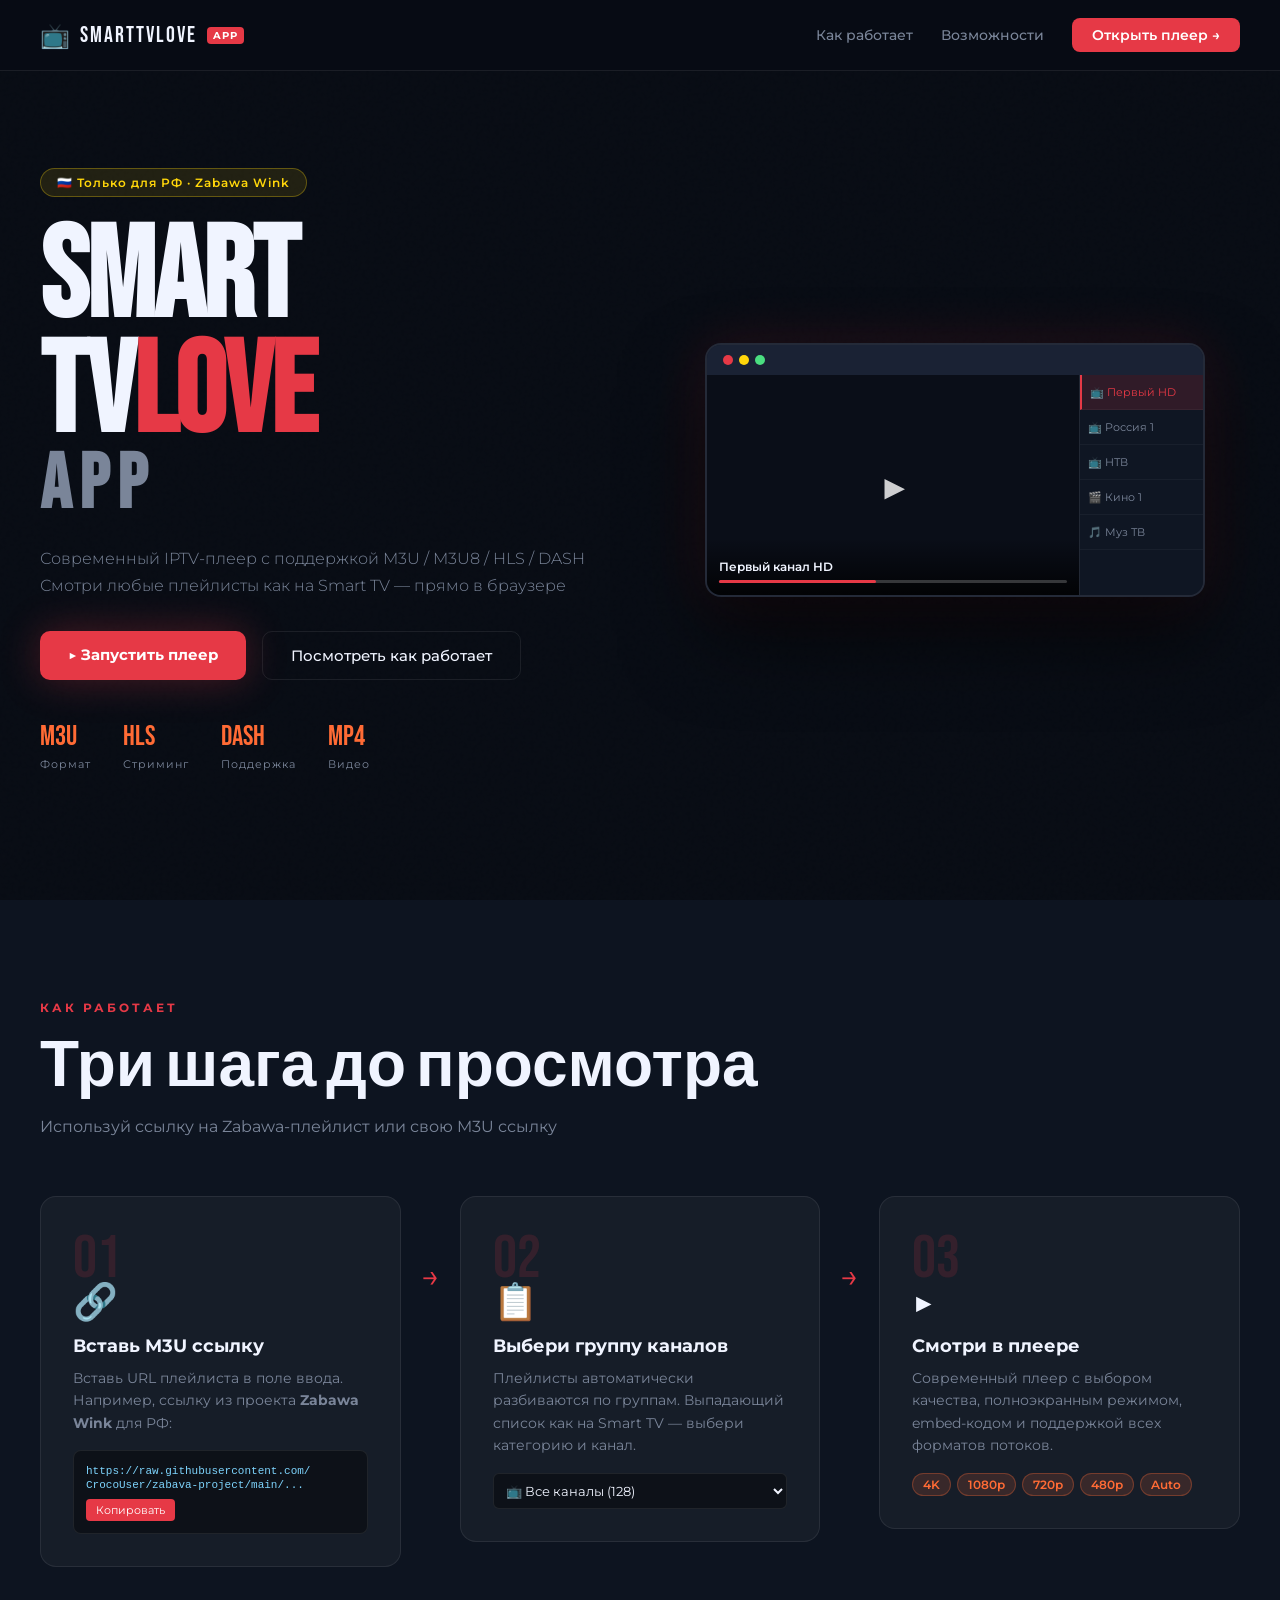
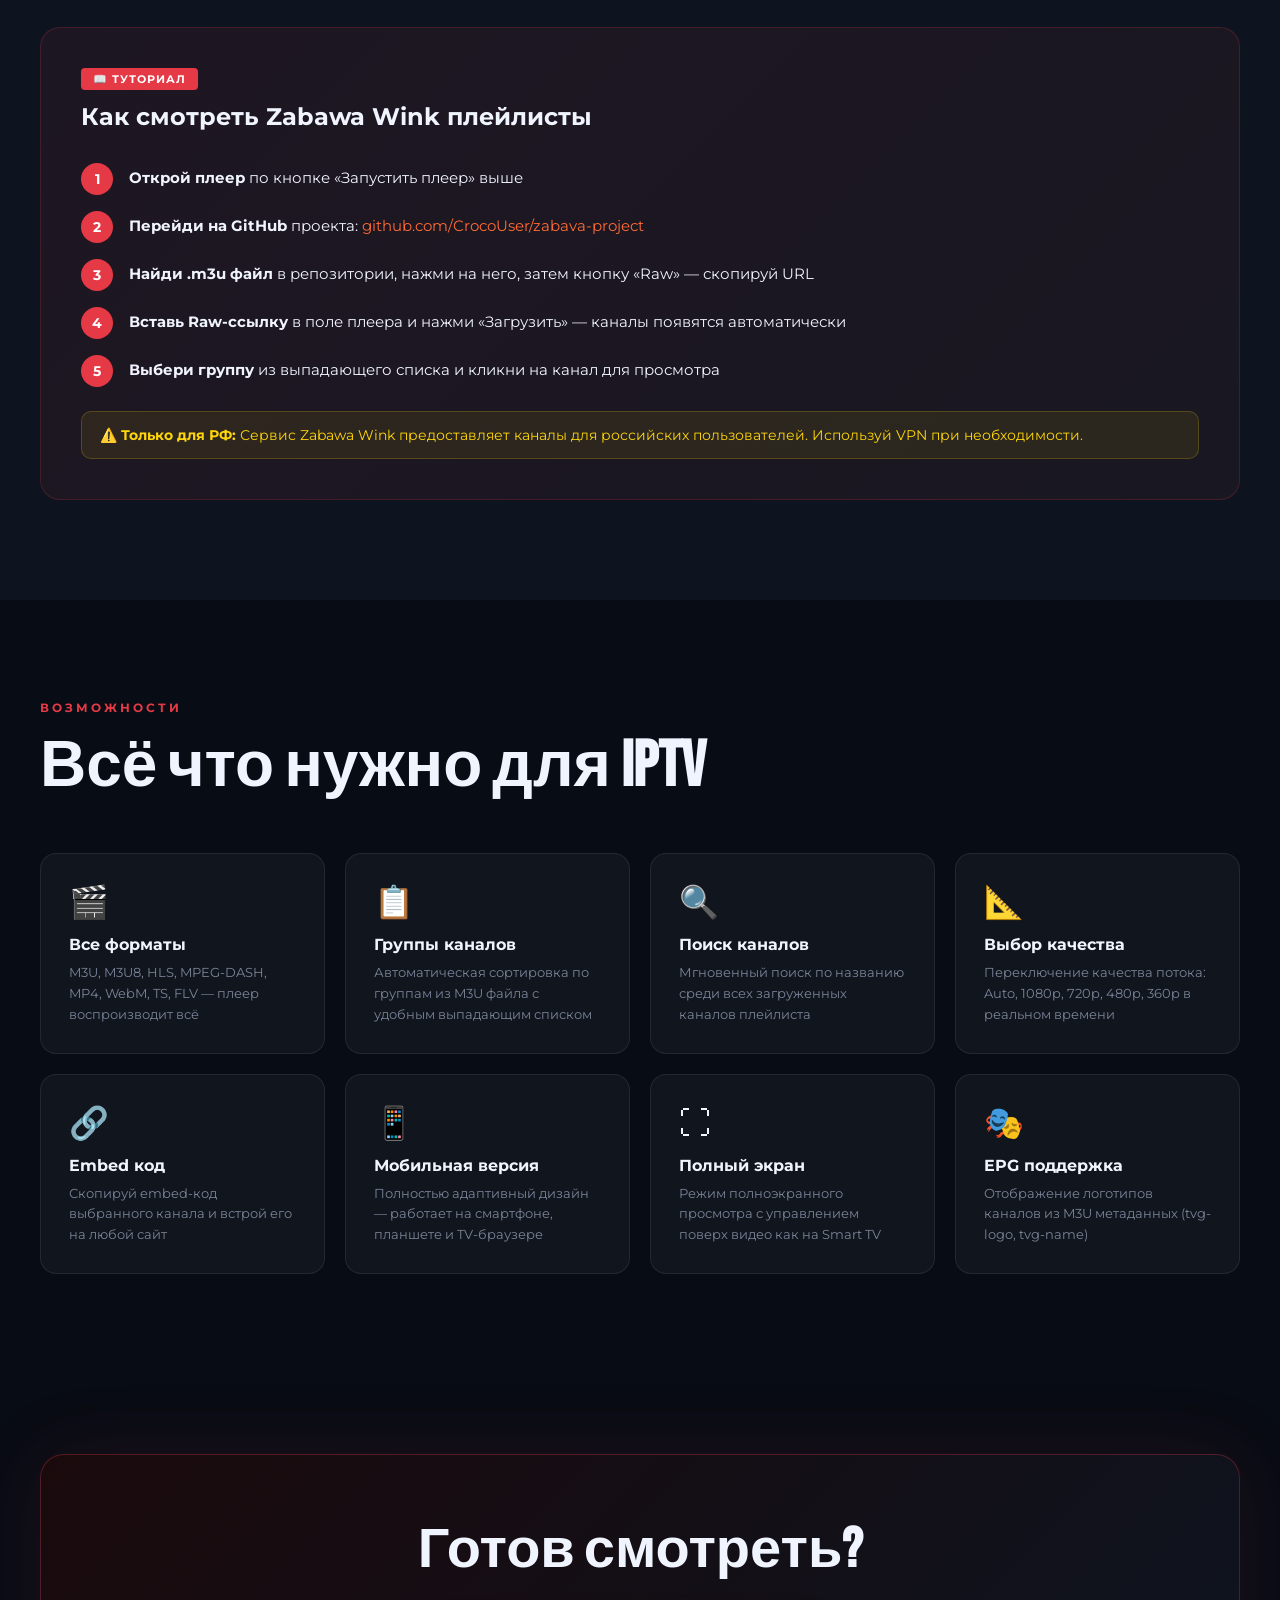
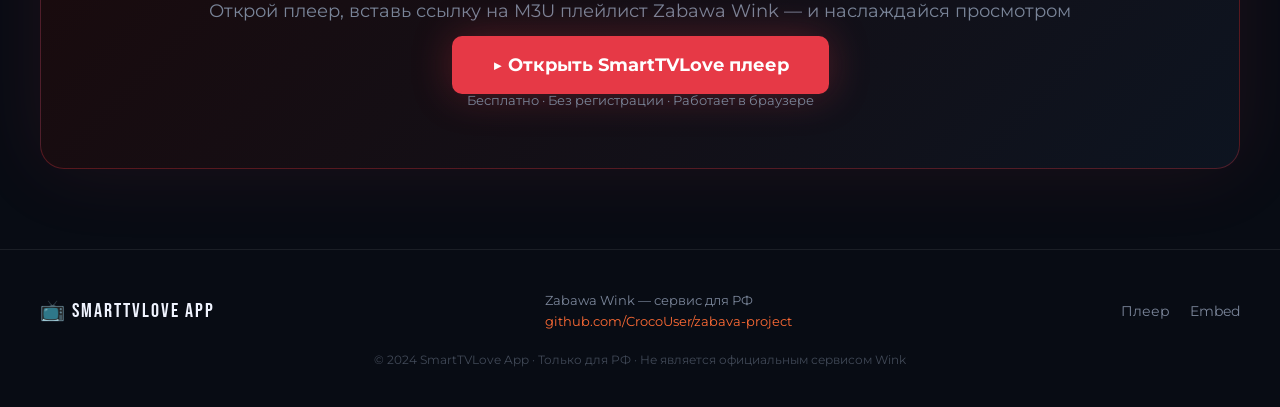
==== public/live/index.html @ 5f760d6f "live" ====
<!DOCTYPE html>
<html lang="ru">
<head>
<meta charset="UTF-8">
<meta name="viewport" content="width=device-width, initial-scale=1.0">
<title>SmartTVLove App — Zabawa Wink для РФ</title>
<link rel="stylesheet" href="css/landing.css">
<link rel="preconnect" href="https://fonts.googleapis.com">
<link href="https://fonts.googleapis.com/css2?family=Bebas+Neue&family=Montserrat:wght@300;400;600;700;900&display=swap" rel="stylesheet">
</head>
<body>
<div class="noise"></div>

<!-- HERO -->
<header class="hero">
  <nav class="nav">
    <div class="logo">
      <span class="logo-icon">📺</span>
      <span class="logo-text">SmartTVLove</span>
      <span class="logo-badge">APP</span>
    </div>
    <div class="nav-links">
      <a href="#how">Как работает</a>
      <a href="#features">Возможности</a>
      <a href="player.html" class="btn-nav">Открыть плеер →</a>
    </div>
    <button class="burger" onclick="toggleMenu()">☰</button>
  </nav>
  <div class="mobile-menu" id="mobileMenu">
    <a href="#how">Как работает</a>
    <a href="#features">Возможности</a>
    <a href="player.html">Открыть плеер</a>
  </div>

  <div class="hero-content">
    <div class="badge-top">🇷🇺 Только для РФ · Zabawa Wink</div>
    <h1 class="hero-title">
      <span class="line1">SMART</span>
      <span class="line2">TV<em>LOVE</em></span>
      <span class="line3">APP</span>
    </h1>
    <p class="hero-sub">Современный IPTV-плеер с поддержкой M3U / M3U8 / HLS / DASH<br>Смотри любые плейлисты как на Smart TV — прямо в браузере</p>
    <div class="hero-btns">
      <a href="player.html" class="btn-primary">▶ Запустить плеер</a>
      <a href="#how" class="btn-ghost">Посмотреть как работает</a>
    </div>
    <div class="hero-stats">
      <div class="stat"><span>M3U</span><small>Формат</small></div>
      <div class="stat"><span>HLS</span><small>Стриминг</small></div>
      <div class="stat"><span>DASH</span><small>Поддержка</small></div>
      <div class="stat"><span>MP4</span><small>Видео</small></div>
    </div>
  </div>

  <div class="hero-screen">
    <div class="screen-mockup">
      <div class="screen-top">
        <span></span><span></span><span></span>
      </div>
      <div class="screen-body">
        <div class="screen-player">
          <div class="play-icon">▶</div>
          <div class="screen-overlay">
            <div class="channel-name">Первый канал HD</div>
            <div class="progress-bar"><div class="progress-fill"></div></div>
          </div>
        </div>
        <div class="screen-sidebar">
          <div class="ch active">📺 Первый HD</div>
          <div class="ch">📺 Россия 1</div>
          <div class="ch">📺 НТВ</div>
          <div class="ch">🎬 Кино 1</div>
          <div class="ch">🎵 Муз ТВ</div>
        </div>
      </div>
    </div>
  </div>
</header>

<!-- HOW IT WORKS -->
<section class="how" id="how">
  <div class="container">
    <div class="section-label">КАК РАБОТАЕТ</div>
    <h2>Три шага до просмотра</h2>
    <p class="section-sub">Используй ссылку на Zabawa-плейлист или свою M3U ссылку</p>

    <div class="steps">
      <div class="step">
        <div class="step-num">01</div>
        <div class="step-icon">🔗</div>
        <h3>Вставь M3U ссылку</h3>
        <p>Вставь URL плейлиста в поле ввода. Например, ссылку из проекта <strong>Zabawa Wink</strong> для РФ:</p>
        <div class="code-block">
          <code>https://raw.githubusercontent.com/<br>CrocoUser/zabava-project/main/...</code>
          <button onclick="copyDemo()" class="copy-btn">Копировать</button>
        </div>
      </div>
      <div class="step-arrow">→</div>
      <div class="step">
        <div class="step-num">02</div>
        <div class="step-icon">📋</div>
        <h3>Выбери группу каналов</h3>
        <p>Плейлисты автоматически разбиваются по группам. Выпадающий список как на Smart TV — выбери категорию и канал.</p>
        <div class="mini-ui">
          <select class="mini-select">
            <option>📺 Все каналы (128)</option>
            <option>🎬 Кино и сериалы</option>
            <option>📰 Новости</option>
          </select>
        </div>
      </div>
      <div class="step-arrow">→</div>
      <div class="step">
        <div class="step-num">03</div>
        <div class="step-icon">▶</div>
        <h3>Смотри в плеере</h3>
        <p>Современный плеер с выбором качества, полноэкранным режимом, embed-кодом и поддержкой всех форматов потоков.</p>
        <div class="quality-tags">
          <span>4K</span><span>1080p</span><span>720p</span><span>480p</span><span>Auto</span>
        </div>
      </div>
    </div>

    <!-- DEMO TUTORIAL -->
    <div class="tutorial-box">
      <div class="tutorial-header">
        <span class="tut-badge">📖 ТУТОРИАЛ</span>
        <h3>Как смотреть Zabawa Wink плейлисты</h3>
      </div>
      <div class="tutorial-steps">
        <div class="tut-step">
          <div class="tut-n">1</div>
          <div class="tut-text">
            <strong>Открой плеер</strong> по кнопке «Запустить плеер» выше
          </div>
        </div>
        <div class="tut-step">
          <div class="tut-n">2</div>
          <div class="tut-text">
            <strong>Перейди на GitHub</strong> проекта:
            <a href="https://github.com/CrocoUser/zabava-project" target="_blank" rel="noopener" class="tut-link">github.com/CrocoUser/zabava-project</a>
          </div>
        </div>
        <div class="tut-step">
          <div class="tut-n">3</div>
          <div class="tut-text">
            <strong>Найди .m3u файл</strong> в репозитории, нажми на него, затем кнопку «Raw» — скопируй URL
          </div>
        </div>
        <div class="tut-step">
          <div class="tut-n">4</div>
          <div class="tut-text">
            <strong>Вставь Raw-ссылку</strong> в поле плеера и нажми «Загрузить» — каналы появятся автоматически
          </div>
        </div>
        <div class="tut-step">
          <div class="tut-n">5</div>
          <div class="tut-text">
            <strong>Выбери группу</strong> из выпадающего списка и кликни на канал для просмотра
          </div>
        </div>
      </div>
      <div class="tut-warning">
        ⚠️ <strong>Только для РФ:</strong> Сервис Zabawa Wink предоставляет каналы для российских пользователей. Используй VPN при необходимости.
      </div>
    </div>
  </div>
</section>

<!-- FEATURES -->
<section class="features" id="features">
  <div class="container">
    <div class="section-label">ВОЗМОЖНОСТИ</div>
    <h2>Всё что нужно для IPTV</h2>
    <div class="features-grid">
      <div class="feat">
        <div class="feat-icon">🎬</div>
        <h4>Все форматы</h4>
        <p>M3U, M3U8, HLS, MPEG-DASH, MP4, WebM, TS, FLV — плеер воспроизводит всё</p>
      </div>
      <div class="feat">
        <div class="feat-icon">📋</div>
        <h4>Группы каналов</h4>
        <p>Автоматическая сортировка по группам из M3U файла с удобным выпадающим списком</p>
      </div>
      <div class="feat">
        <div class="feat-icon">🔍</div>
        <h4>Поиск каналов</h4>
        <p>Мгновенный поиск по названию среди всех загруженных каналов плейлиста</p>
      </div>
      <div class="feat">
        <div class="feat-icon">📐</div>
        <h4>Выбор качества</h4>
        <p>Переключение качества потока: Auto, 1080p, 720p, 480p, 360p в реальном времени</p>
      </div>
      <div class="feat">
        <div class="feat-icon">🔗</div>
        <h4>Embed код</h4>
        <p>Скопируй embed-код выбранного канала и встрой его на любой сайт</p>
      </div>
      <div class="feat">
        <div class="feat-icon">📱</div>
        <h4>Мобильная версия</h4>
        <p>Полностью адаптивный дизайн — работает на смартфоне, планшете и TV-браузере</p>
      </div>
      <div class="feat">
        <div class="feat-icon">⛶</div>
        <h4>Полный экран</h4>
        <p>Режим полноэкранного просмотра с управлением поверх видео как на Smart TV</p>
      </div>
      <div class="feat">
        <div class="feat-icon">🎭</div>
        <h4>EPG поддержка</h4>
        <p>Отображение логотипов каналов из M3U метаданных (tvg-logo, tvg-name)</p>
      </div>
    </div>
  </div>
</section>

<!-- CTA -->
<section class="cta">
  <div class="container">
    <div class="cta-box">
      <h2>Готов смотреть?</h2>
      <p>Открой плеер, вставь ссылку на M3U плейлист Zabawa Wink — и наслаждайся просмотром</p>
      <a href="player.html" class="btn-primary big">▶ Открыть SmartTVLove плеер</a>
      <div class="cta-note">Бесплатно · Без регистрации · Работает в браузере</div>
    </div>
  </div>
</section>

<footer class="footer">
  <div class="container">
    <div class="footer-inner">
      <div class="footer-logo">📺 SmartTVLove App</div>
      <div class="footer-text">Zabawa Wink — сервис для РФ<br><a href="https://github.com/CrocoUser/zabava-project" target="_blank" rel="noopener">github.com/CrocoUser/zabava-project</a></div>
      <div class="footer-links">
        <a href="player.html">Плеер</a>
        <a href="embed.html">Embed</a>
      </div>
    </div>
    <div class="footer-bottom">© 2024 SmartTVLove App · Только для РФ · Не является официальным сервисом Wink</div>
  </div>
</footer>

<script>
function toggleMenu() {
  document.getElementById('mobileMenu').classList.toggle('open');
}
function copyDemo() {
  navigator.clipboard.writeText('https://raw.githubusercontent.com/CrocoUser/zabava-project/main/playlist.m3u').then(() => {
    event.target.textContent = '✓ Скопировано';
    setTimeout(() => event.target.textContent = 'Копировать', 2000);
  });
}
// Smooth scroll
document.querySelectorAll('a[href^="#"]').forEach(a => {
  a.addEventListener('click', e => {
    e.preventDefault();
    document.querySelector(a.getAttribute('href'))?.scrollIntoView({behavior:'smooth'});
  });
});
</script>
</body>
</html>
---- public/live/css/landing.css ----
/* === SmartTVLove Landing CSS === */
*, *::before, *::after { box-sizing: border-box; margin: 0; padding: 0; }

:root {
  --bg: #080c14;
  --bg2: #0d1420;
  --accent: #e63946;
  --accent2: #ff6b35;
  --gold: #ffd60a;
  --text: #f0f4ff;
  --muted: #7a8599;
  --card: rgba(255,255,255,0.04);
  --border: rgba(255,255,255,0.08);
  --glow: 0 0 40px rgba(230,57,70,0.3);
}

html { scroll-behavior: smooth; }
body { background: var(--bg); color: var(--text); font-family: 'Montserrat', sans-serif; overflow-x: hidden; }

.noise {
  position: fixed; inset: 0; z-index: 0; pointer-events: none;
  background-image: url("data:image/svg+xml,%3Csvg viewBox='0 0 256 256' xmlns='http://www.w3.org/2000/svg'%3E%3Cfilter id='noise'%3E%3CfeTurbulence type='fractalNoise' baseFrequency='0.9' numOctaves='4' stitchTiles='stitch'/%3E%3C/filter%3E%3Crect width='100%25' height='100%25' filter='url(%23noise)' opacity='0.04'/%3E%3C/svg%3E");
  opacity: 0.4;
}

/* NAV */
.nav {
  position: fixed; top: 0; left: 0; right: 0; z-index: 100;
  display: flex; align-items: center; justify-content: space-between;
  padding: 18px 40px;
  background: rgba(8,12,20,0.85);
  backdrop-filter: blur(20px);
  border-bottom: 1px solid var(--border);
}
.logo { display: flex; align-items: center; gap: 10px; }
.logo-icon { font-size: 24px; }
.logo-text { font-family: 'Bebas Neue', sans-serif; font-size: 22px; letter-spacing: 2px; color: var(--text); }
.logo-badge { background: var(--accent); color: #fff; font-size: 10px; font-weight: 700; padding: 2px 6px; border-radius: 4px; letter-spacing: 1px; }
.nav-links { display: flex; align-items: center; gap: 28px; }
.nav-links a { color: var(--muted); text-decoration: none; font-size: 14px; font-weight: 500; transition: color 0.2s; }
.nav-links a:hover { color: var(--text); }
.btn-nav { background: var(--accent); color: #fff !important; padding: 8px 20px; border-radius: 8px; font-weight: 600 !important; transition: background 0.2s !important; }
.btn-nav:hover { background: #c1121f !important; }
.burger { display: none; background: none; border: 1px solid var(--border); color: var(--text); padding: 8px 12px; border-radius: 8px; cursor: pointer; font-size: 18px; }
.mobile-menu { display: none; position: fixed; top: 64px; left: 0; right: 0; background: var(--bg); border-bottom: 1px solid var(--border); z-index: 99; flex-direction: column; padding: 20px; gap: 16px; }
.mobile-menu.open { display: flex; }
.mobile-menu a { color: var(--text); text-decoration: none; font-size: 16px; padding: 10px 0; border-bottom: 1px solid var(--border); }

/* HERO */
.hero {
  min-height: 100vh; padding: 100px 40px 60px;
  display: grid; grid-template-columns: 1fr 1fr; gap: 60px; align-items: center;
  max-width: 1300px; margin: 0 auto; position: relative;
}
.badge-top {
  display: inline-block; background: rgba(255,214,10,0.1); border: 1px solid rgba(255,214,10,0.3);
  color: var(--gold); padding: 6px 16px; border-radius: 20px; font-size: 12px; font-weight: 600;
  letter-spacing: 1px; margin-bottom: 24px;
}
.hero-title { font-family: 'Bebas Neue', sans-serif; line-height: 0.9; margin-bottom: 24px; }
.line1 { display: block; font-size: clamp(70px,10vw,140px); color: var(--text); letter-spacing: -2px; }
.line2 { display: block; font-size: clamp(70px,10vw,140px); letter-spacing: -2px; }
.line2 em { font-style: normal; color: var(--accent); }
.line3 { display: block; font-size: clamp(40px,6vw,80px); color: var(--muted); letter-spacing: 8px; }
.hero-sub { color: var(--muted); font-size: 16px; line-height: 1.7; margin-bottom: 32px; font-weight: 300; }
.hero-btns { display: flex; gap: 16px; flex-wrap: wrap; margin-bottom: 40px; }
.btn-primary {
  background: var(--accent); color: #fff; padding: 14px 28px; border-radius: 10px;
  text-decoration: none; font-weight: 700; font-size: 15px;
  transition: all 0.2s; box-shadow: var(--glow);
}
.btn-primary:hover { background: #c1121f; transform: translateY(-2px); }
.btn-primary.big { font-size: 18px; padding: 18px 40px; }
.btn-ghost {
  border: 1px solid var(--border); color: var(--text); padding: 14px 28px; border-radius: 10px;
  text-decoration: none; font-weight: 500; font-size: 15px; transition: all 0.2s;
}
.btn-ghost:hover { border-color: var(--text); }
.hero-stats { display: flex; gap: 32px; }
.stat span { display: block; font-family: 'Bebas Neue',sans-serif; font-size: 28px; color: var(--accent2); }
.stat small { color: var(--muted); font-size: 11px; letter-spacing: 1px; }

/* SCREEN MOCKUP */
.hero-screen { display: flex; justify-content: center; align-items: center; }
.screen-mockup {
  width: 100%; max-width: 500px;
  background: #111827; border-radius: 16px; overflow: hidden;
  border: 2px solid var(--border);
  box-shadow: 0 40px 80px rgba(0,0,0,0.6), 0 0 60px rgba(230,57,70,0.15);
}
.screen-top {
  background: #1a2234; padding: 10px 16px; display: flex; gap: 6px; align-items: center;
}
.screen-top span {
  width: 10px; height: 10px; border-radius: 50%; background: #e63946;
}
.screen-top span:nth-child(2) { background: var(--gold); }
.screen-top span:nth-child(3) { background: #4ade80; }
.screen-body { display: grid; grid-template-columns: 3fr 1fr; }
.screen-player {
  background: #0a0e18; min-height: 220px; position: relative;
  display: flex; align-items: center; justify-content: center;
}
.play-icon { font-size: 48px; color: rgba(255,255,255,0.8); cursor: pointer; }
.screen-overlay {
  position: absolute; bottom: 0; left: 0; right: 0;
  background: linear-gradient(transparent, rgba(0,0,0,0.8));
  padding: 20px 12px 12px;
}
.channel-name { font-size: 12px; font-weight: 600; margin-bottom: 6px; }
.progress-bar { height: 3px; background: rgba(255,255,255,0.2); border-radius: 2px; }
.progress-fill { height: 100%; width: 45%; background: var(--accent); border-radius: 2px; animation: progress 4s linear infinite; }
@keyframes progress { 0%{width:20%} 100%{width:80%} }
.screen-sidebar { background: #0f1623; border-left: 1px solid var(--border); overflow: hidden; }
.ch { padding: 10px 8px; font-size: 11px; color: var(--muted); border-bottom: 1px solid rgba(255,255,255,0.04); cursor: pointer; white-space: nowrap; overflow: hidden; text-overflow: ellipsis; }
.ch.active { background: rgba(230,57,70,0.15); color: var(--accent); border-left: 2px solid var(--accent); }

/* HOW */
.how { padding: 100px 40px; background: var(--bg2); }
.container { max-width: 1200px; margin: 0 auto; }
.section-label { color: var(--accent); font-size: 12px; font-weight: 700; letter-spacing: 3px; margin-bottom: 12px; }
h2 { font-family: 'Bebas Neue', sans-serif; font-size: clamp(40px,5vw,72px); margin-bottom: 12px; }
.section-sub { color: var(--muted); font-size: 16px; margin-bottom: 60px; }
.steps { display: grid; grid-template-columns: 1fr auto 1fr auto 1fr; align-items: start; gap: 20px; margin-bottom: 60px; }
.step-arrow { color: var(--accent); font-size: 32px; padding-top: 60px; }
.step {
  background: var(--card); border: 1px solid var(--border); border-radius: 16px;
  padding: 32px; transition: border-color 0.3s;
}
.step:hover { border-color: rgba(230,57,70,0.4); }
.step-num { font-family: 'Bebas Neue',sans-serif; font-size: 60px; color: rgba(230,57,70,0.15); line-height: 1; margin-bottom: -10px; }
.step-icon { font-size: 36px; margin-bottom: 12px; }
.step h3 { font-size: 18px; font-weight: 700; margin-bottom: 10px; }
.step p { color: var(--muted); font-size: 14px; line-height: 1.6; margin-bottom: 16px; }
.code-block {
  background: rgba(0,0,0,0.4); border-radius: 8px; padding: 12px;
  font-size: 11px; border: 1px solid var(--border); position: relative;
}
.code-block code { color: #7dd3fc; word-break: break-all; }
.copy-btn {
  margin-top: 8px; background: var(--accent); color: #fff; border: none;
  padding: 4px 10px; border-radius: 4px; font-size: 11px; cursor: pointer; font-family: inherit;
}
.mini-ui { margin-top: 8px; }
.mini-select { width: 100%; padding: 8px; background: rgba(0,0,0,0.4); border: 1px solid var(--border); color: var(--text); border-radius: 6px; font-family: inherit; font-size: 13px; }
.quality-tags { display: flex; flex-wrap: wrap; gap: 6px; }
.quality-tags span { background: rgba(255,107,53,0.15); border: 1px solid rgba(255,107,53,0.3); color: var(--accent2); padding: 3px 10px; border-radius: 20px; font-size: 12px; font-weight: 600; }

/* TUTORIAL */
.tutorial-box {
  background: linear-gradient(135deg, rgba(230,57,70,0.08), rgba(255,107,53,0.05));
  border: 1px solid rgba(230,57,70,0.2); border-radius: 20px; padding: 40px;
}
.tutorial-header { margin-bottom: 32px; }
.tut-badge {
  display: inline-block; background: var(--accent); color: #fff;
  font-size: 11px; font-weight: 700; padding: 4px 12px; border-radius: 4px;
  letter-spacing: 1px; margin-bottom: 12px;
}
.tutorial-header h3 { font-size: 24px; font-weight: 700; }
.tutorial-steps { display: flex; flex-direction: column; gap: 16px; margin-bottom: 24px; }
.tut-step { display: flex; align-items: flex-start; gap: 16px; }
.tut-n {
  min-width: 32px; height: 32px; background: var(--accent); color: #fff;
  border-radius: 50%; display: flex; align-items: center; justify-content: center;
  font-weight: 700; font-size: 14px; flex-shrink: 0;
}
.tut-text { color: var(--text); font-size: 15px; line-height: 1.5; padding-top: 4px; }
.tut-link { color: var(--accent2); text-decoration: none; word-break: break-all; }
.tut-link:hover { text-decoration: underline; }
.tut-warning {
  background: rgba(255,214,10,0.08); border: 1px solid rgba(255,214,10,0.2);
  border-radius: 10px; padding: 14px 18px; color: var(--gold); font-size: 14px;
}

/* FEATURES */
.features { padding: 100px 40px; }
.features-grid { display: grid; grid-template-columns: repeat(auto-fill, minmax(260px,1fr)); gap: 20px; margin-top: 48px; }
.feat {
  background: var(--card); border: 1px solid var(--border); border-radius: 16px;
  padding: 28px; transition: all 0.3s;
}
.feat:hover { border-color: rgba(230,57,70,0.3); transform: translateY(-4px); box-shadow: 0 20px 40px rgba(0,0,0,0.3); }
.feat-icon { font-size: 32px; margin-bottom: 14px; }
.feat h4 { font-size: 16px; font-weight: 700; margin-bottom: 8px; }
.feat p { color: var(--muted); font-size: 13px; line-height: 1.6; }

/* CTA */
.cta { padding: 80px 40px; }
.cta-box {
  background: linear-gradient(135deg, #1a0a0c, #0d1420);
  border: 1px solid rgba(230,57,70,0.3); border-radius: 24px;
  padding: 60px; text-align: center;
  box-shadow: 0 0 80px rgba(230,57,70,0.1);
}
.cta-box h2 { font-family: 'Bebas Neue',sans-serif; font-size: 56px; margin-bottom: 16px; }
.cta-box p { color: var(--muted); font-size: 18px; margin-bottom: 32px; }
.cta-note { margin-top: 16px; color: var(--muted); font-size: 13px; }

/* FOOTER */
.footer { padding: 40px; border-top: 1px solid var(--border); }
.footer-inner { display: flex; align-items: center; justify-content: space-between; flex-wrap: wrap; gap: 20px; margin-bottom: 20px; }
.footer-logo { font-family: 'Bebas Neue',sans-serif; font-size: 20px; letter-spacing: 2px; }
.footer-text { color: var(--muted); font-size: 13px; line-height: 1.6; }
.footer-text a { color: var(--accent2); text-decoration: none; }
.footer-links { display: flex; gap: 20px; }
.footer-links a { color: var(--muted); text-decoration: none; font-size: 14px; }
.footer-links a:hover { color: var(--text); }
.footer-bottom { color: rgba(122,133,153,0.5); font-size: 12px; text-align: center; }

/* RESPONSIVE */
@media (max-width: 900px) {
  .hero { grid-template-columns: 1fr; padding-top: 80px; }
  .hero-screen { display: none; }
  .steps { grid-template-columns: 1fr; }
  .step-arrow { display: none; }
  .nav-links { display: none; }
  .burger { display: block; }
}
@media (max-width: 600px) {
  .nav { padding: 14px 20px; }
  .hero, .how, .features, .cta, .footer { padding-left: 20px; padding-right: 20px; }
  .cta-box { padding: 32px 20px; }
}
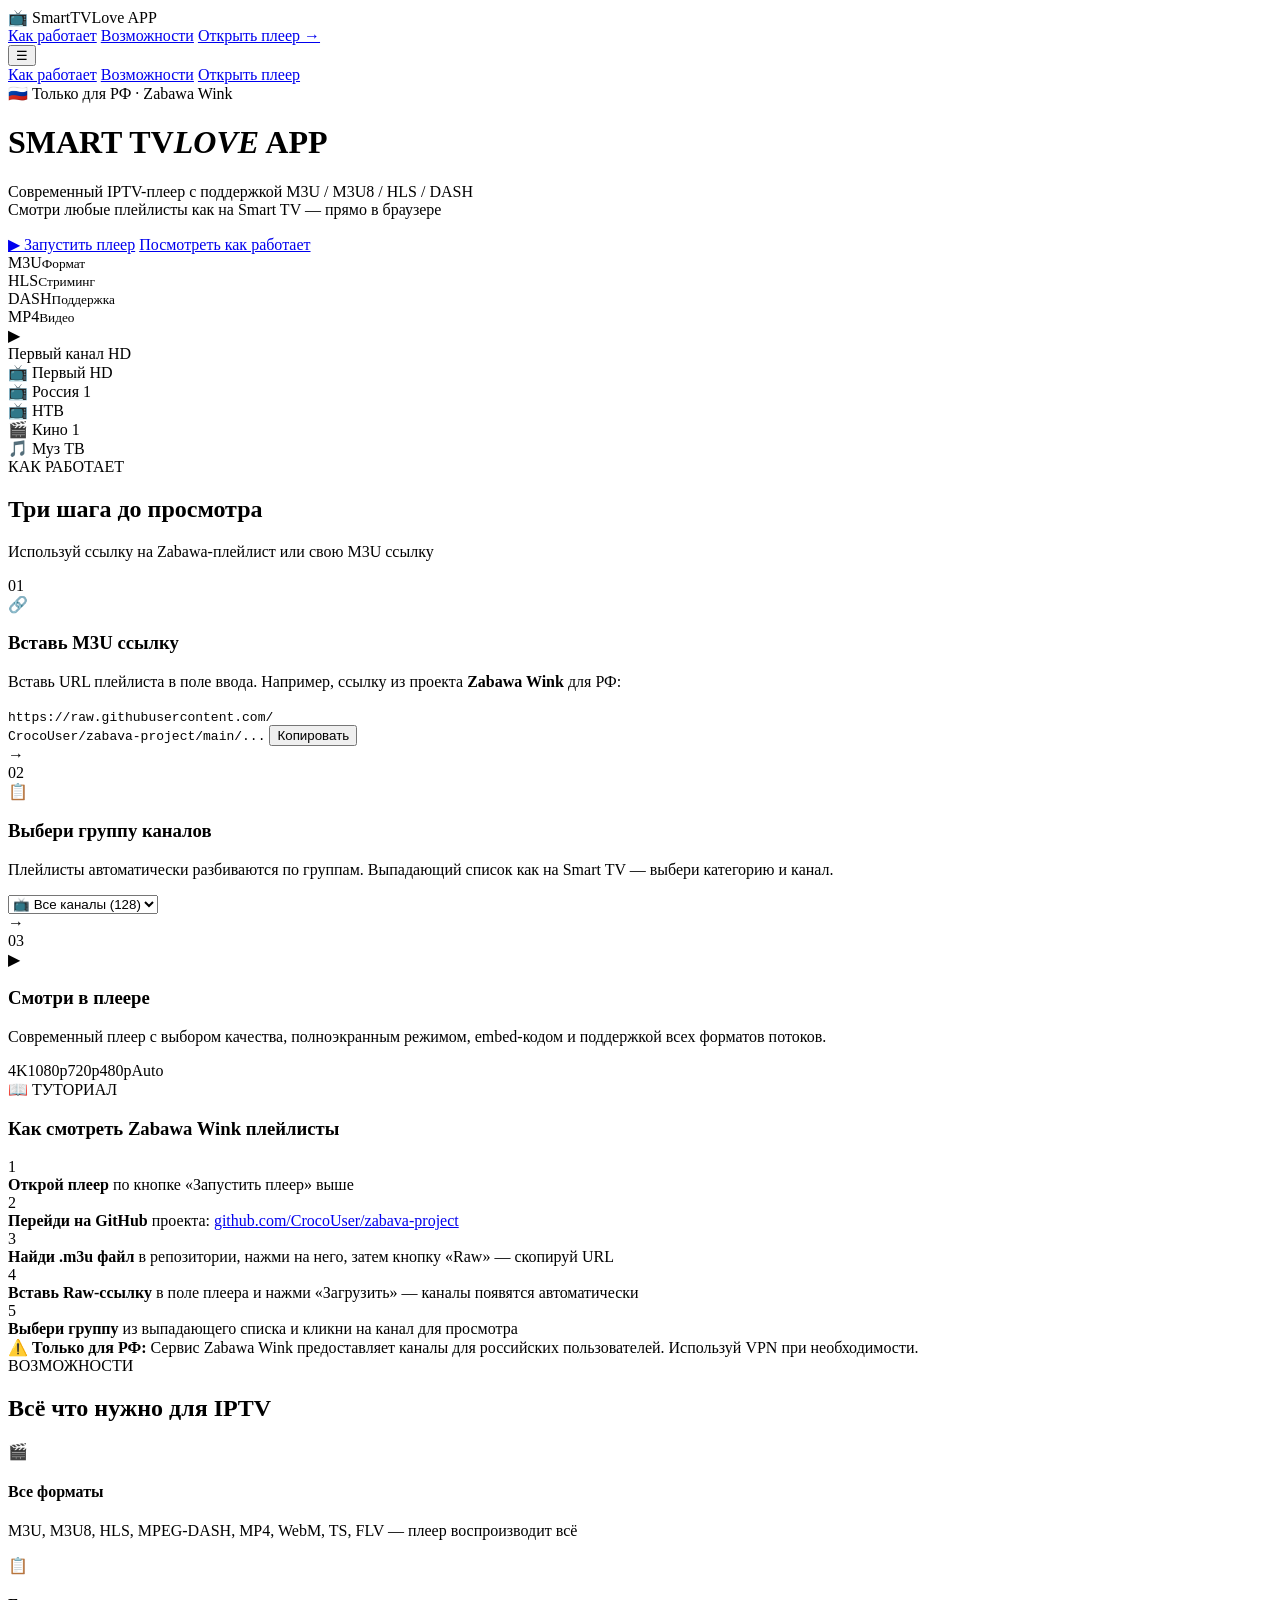
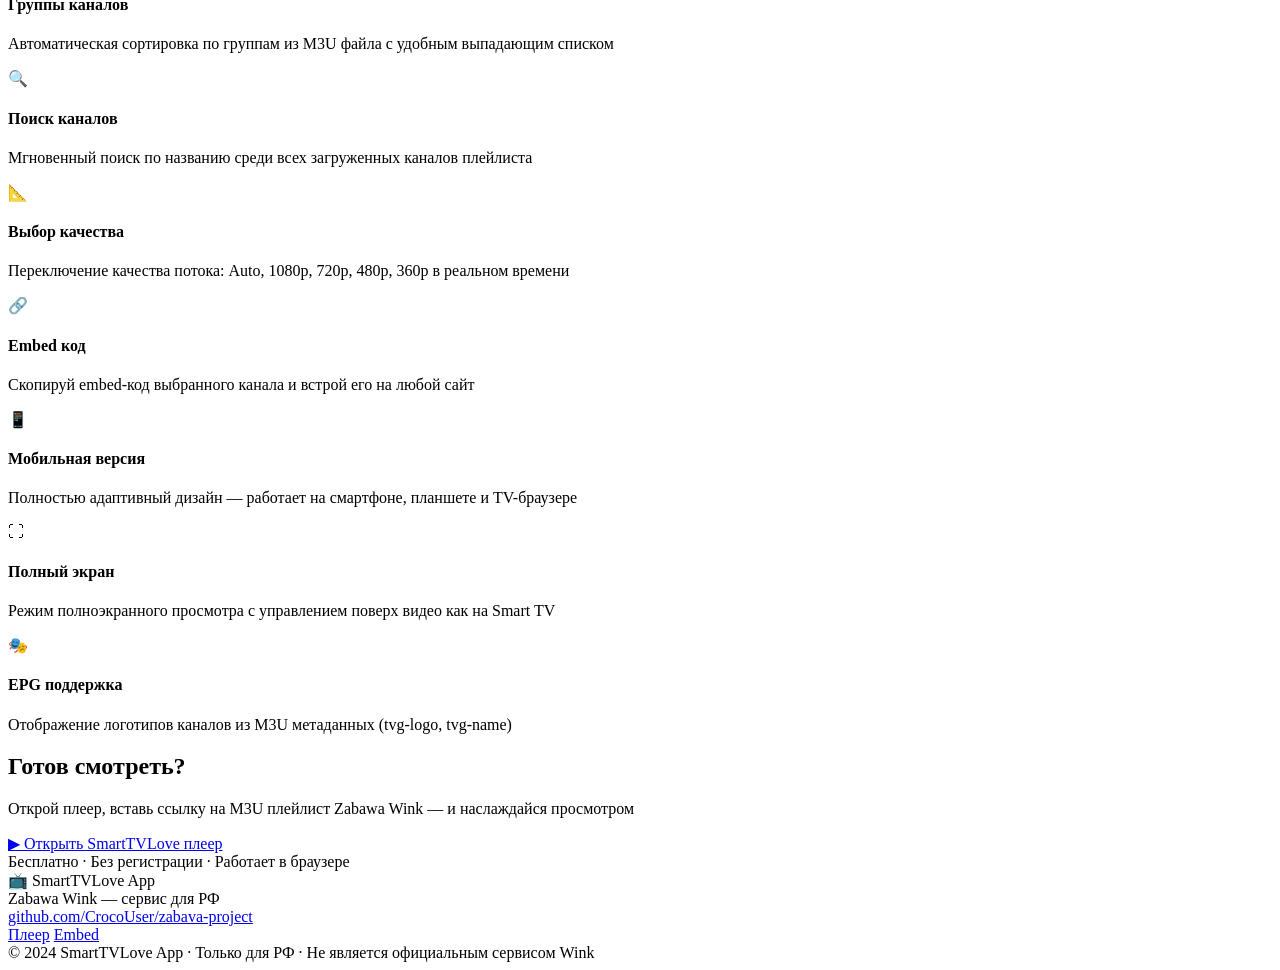
==== commit f94d7cb1: "fix" ====
--- a/public/live/index.html
+++ b/public/live/index.html
@@ -4,7 +4,7 @@
 <meta charset="UTF-8">
 <meta name="viewport" content="width=device-width, initial-scale=1.0">
 <title>SmartTVLove App — Zabawa Wink для РФ</title>
-<link rel="stylesheet" href="css/landing.css">
+<link rel="stylesheet" href="live/css/landing.css">
 <link rel="preconnect" href="https://fonts.googleapis.com">
 <link href="https://fonts.googleapis.com/css2?family=Bebas+Neue&family=Montserrat:wght@300;400;600;700;900&display=swap" rel="stylesheet">
 </head>
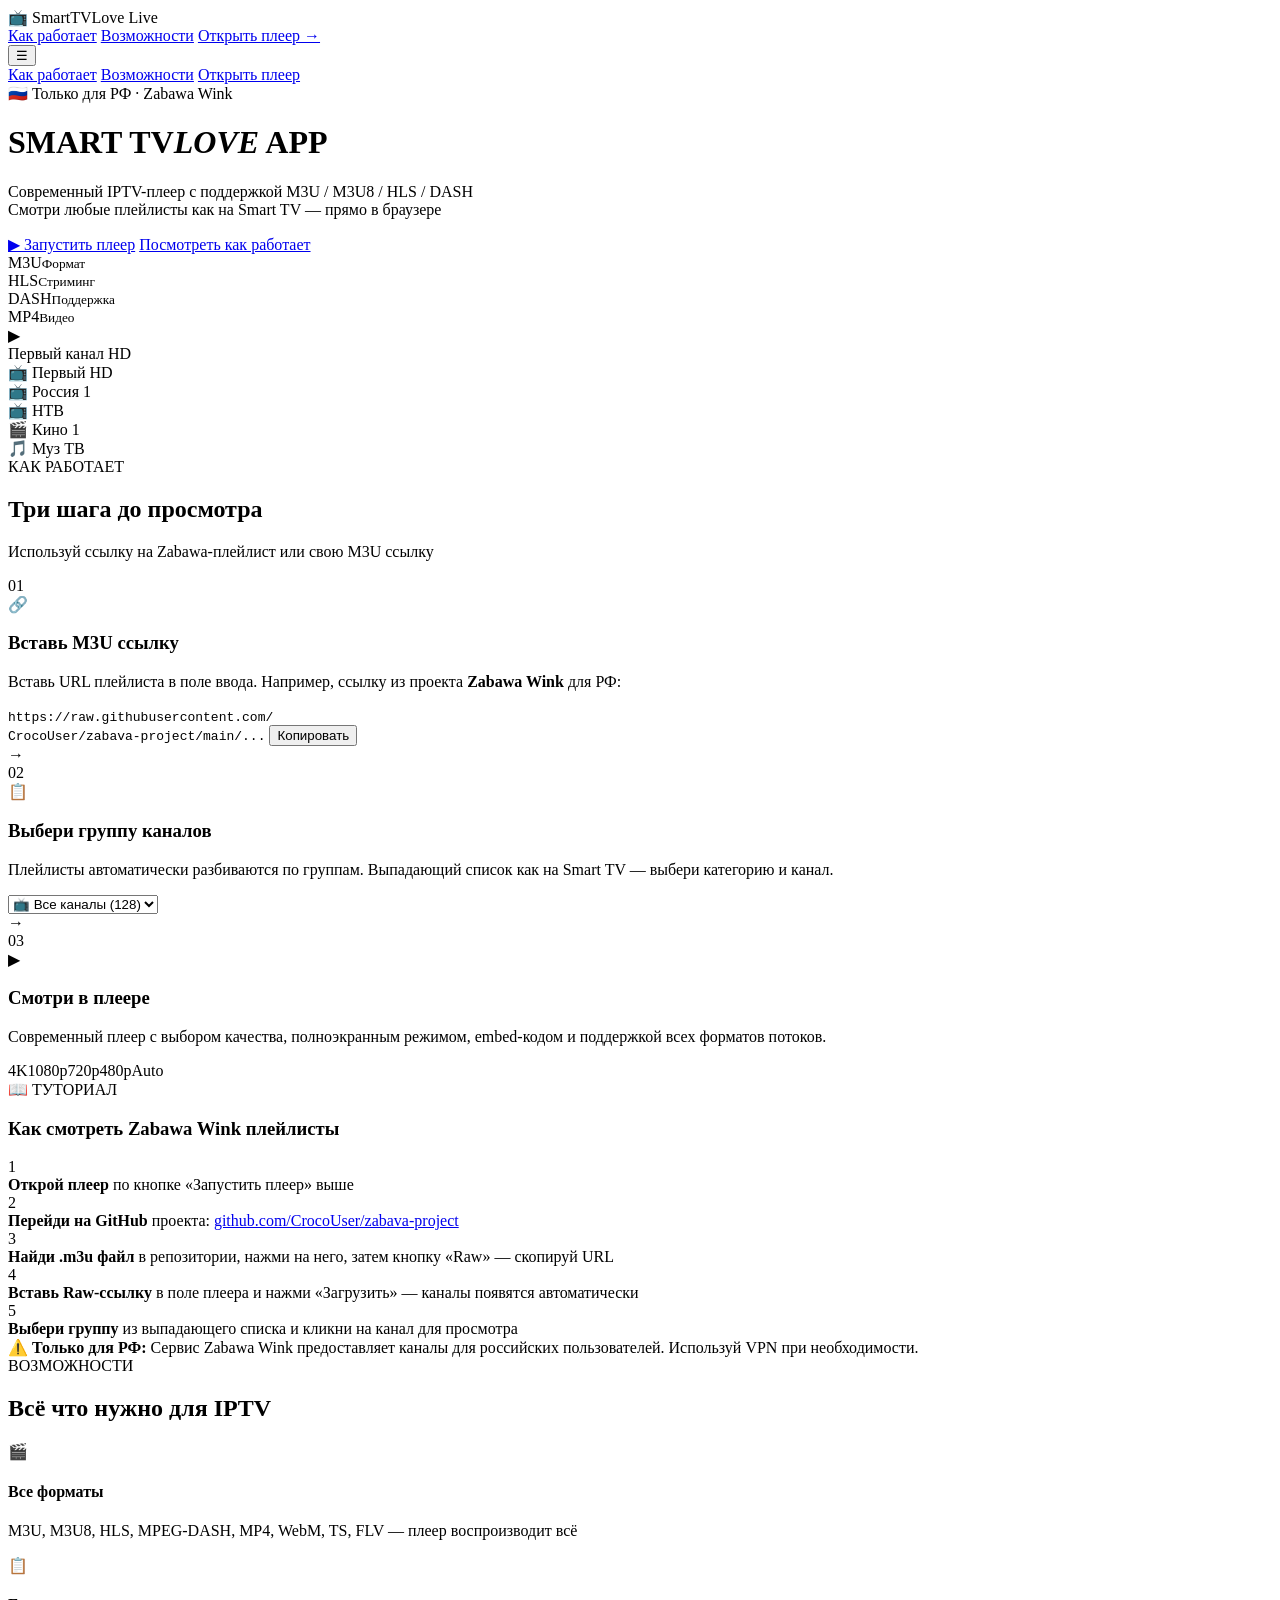
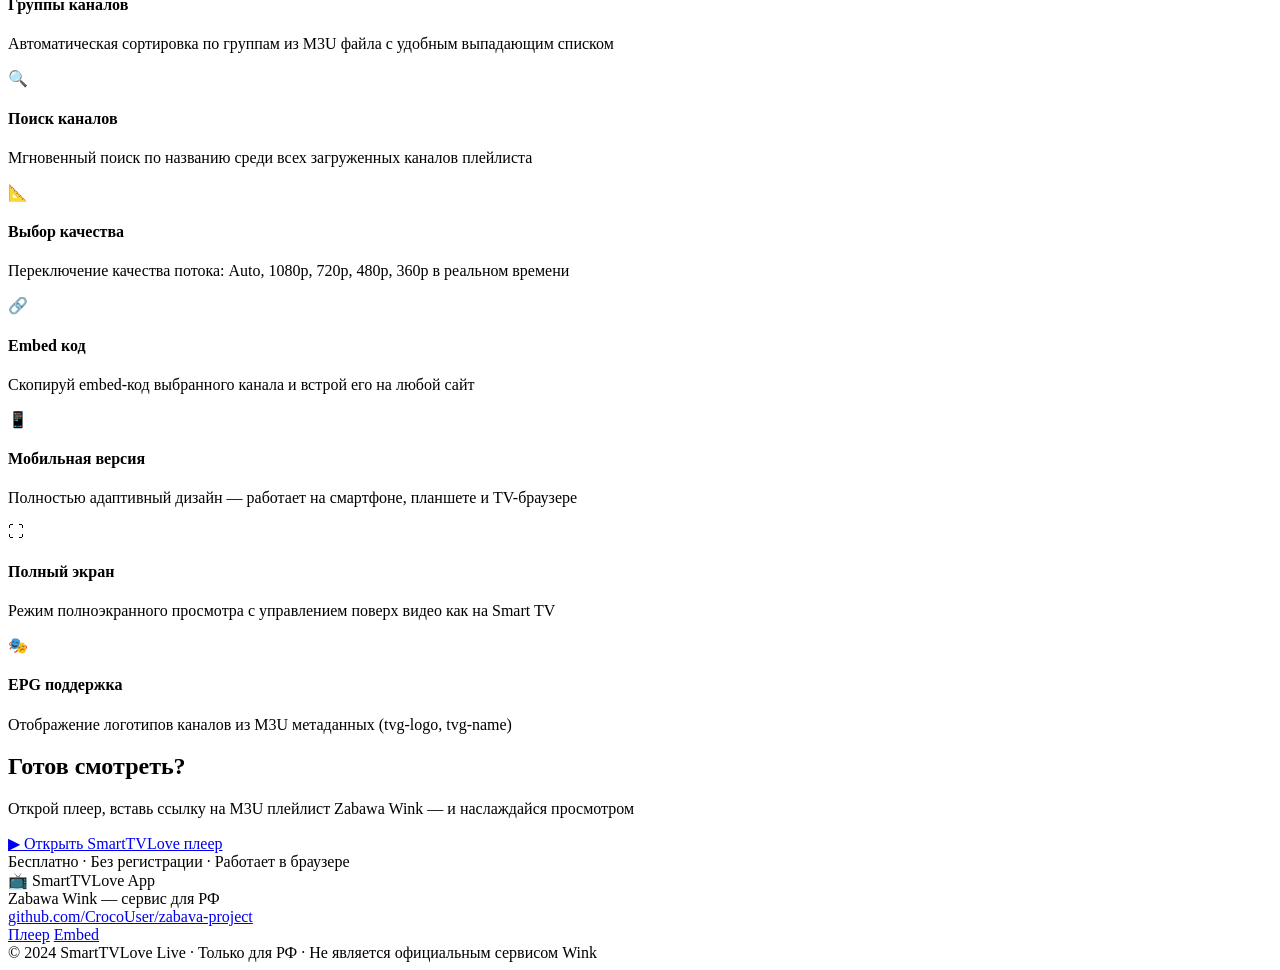
==== commit d3e10c37: "Update index.html (FIX)" ====
--- a/public/live/index.html
+++ b/public/live/index.html
@@ -17,19 +17,19 @@
     <div class="logo">
       <span class="logo-icon">📺</span>
       <span class="logo-text">SmartTVLove</span>
-      <span class="logo-badge">APP</span>
+      <span class="logo-badge">Live</span>
     </div>
     <div class="nav-links">
       <a href="#how">Как работает</a>
       <a href="#features">Возможности</a>
-      <a href="player.html" class="btn-nav">Открыть плеер →</a>
+      <a href="live/player.html" class="btn-nav">Открыть плеер →</a>
     </div>
     <button class="burger" onclick="toggleMenu()">☰</button>
   </nav>
   <div class="mobile-menu" id="mobileMenu">
     <a href="#how">Как работает</a>
     <a href="#features">Возможности</a>
-    <a href="player.html">Открыть плеер</a>
+    <a href="live/player.html">Открыть плеер</a>
   </div>
 
   <div class="hero-content">
@@ -223,7 +223,7 @@
     <div class="cta-box">
       <h2>Готов смотреть?</h2>
       <p>Открой плеер, вставь ссылку на M3U плейлист Zabawa Wink — и наслаждайся просмотром</p>
-      <a href="player.html" class="btn-primary big">▶ Открыть SmartTVLove плеер</a>
+      <a href="/live/player.html" class="btn-primary big">▶ Открыть SmartTVLove плеер</a>
       <div class="cta-note">Бесплатно · Без регистрации · Работает в браузере</div>
     </div>
   </div>
@@ -235,11 +235,11 @@
       <div class="footer-logo">📺 SmartTVLove App</div>
       <div class="footer-text">Zabawa Wink — сервис для РФ<br><a href="https://github.com/CrocoUser/zabava-project" target="_blank" rel="noopener">github.com/CrocoUser/zabava-project</a></div>
       <div class="footer-links">
-        <a href="player.html">Плеер</a>
-        <a href="embed.html">Embed</a>
-      </div>
-    </div>
-    <div class="footer-bottom">© 2024 SmartTVLove App · Только для РФ · Не является официальным сервисом Wink</div>
+        <a href="/live/player.html">Плеер</a>
+        <a href="/live/embed.html">Embed</a>
+      </div>
+    </div>
+    <div class="footer-bottom">© 2024 SmartTVLove Live · Только для РФ · Не является официальным сервисом Wink</div>
   </div>
 </footer>
 
